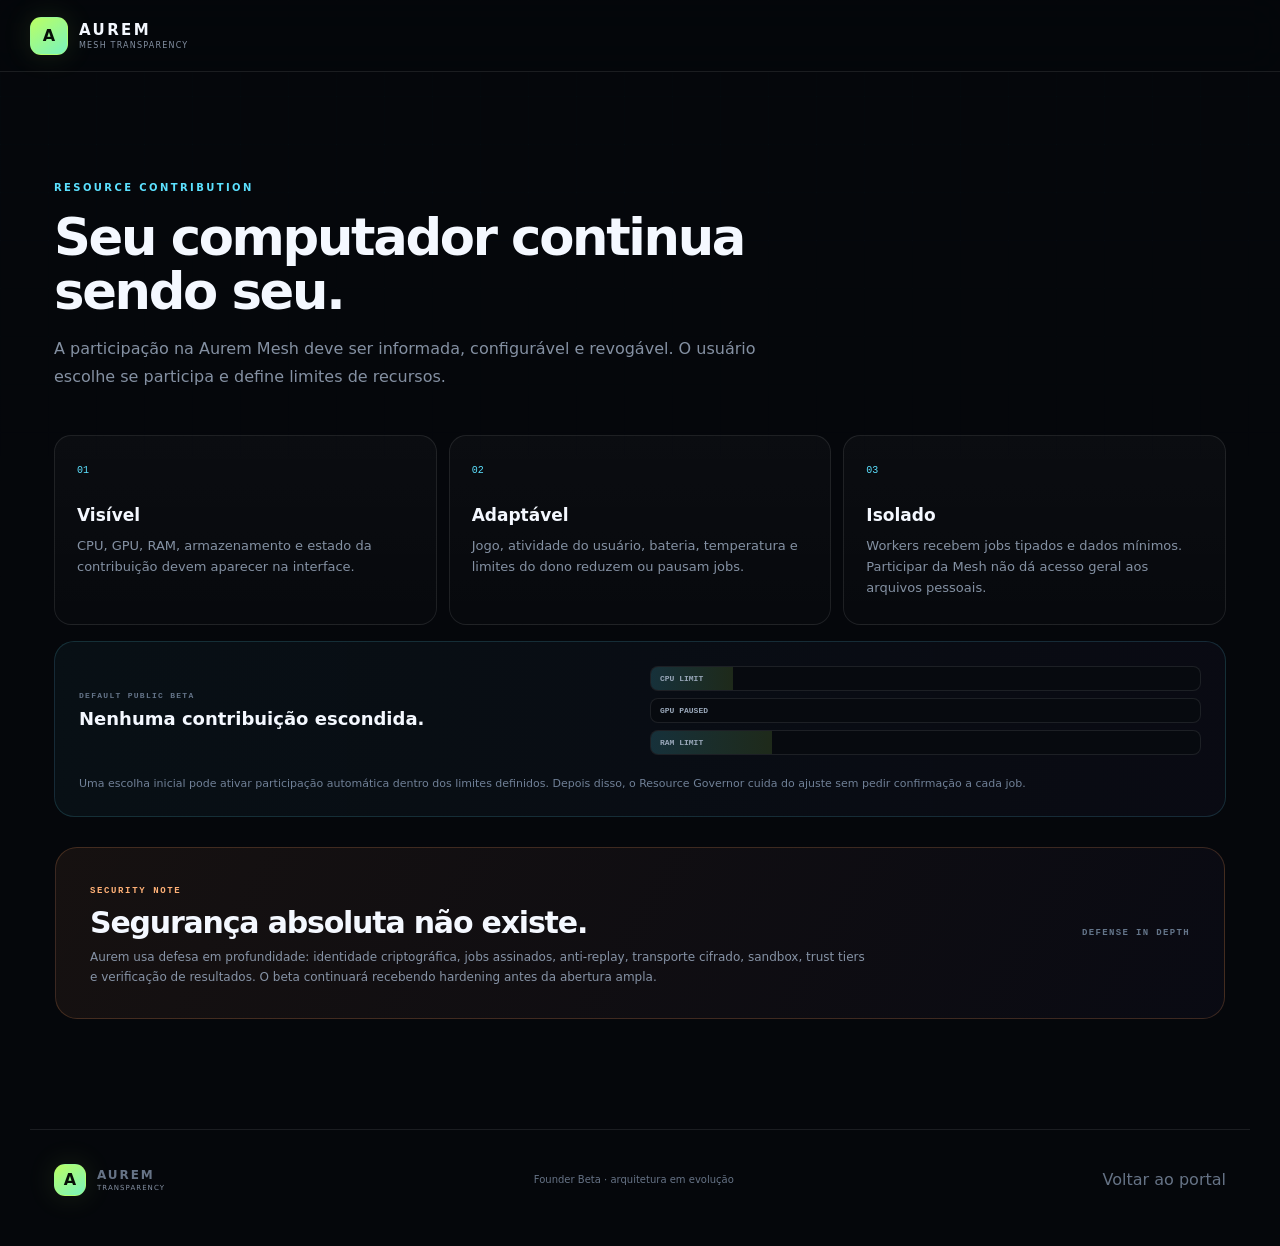
==== transparency.html @ a9e3e6b0 "Publish Aurem Founder 0.29.1 site" ====
<!doctype html>
<html lang="pt-BR"><head>
<meta charset="utf-8"><meta name="viewport" content="width=device-width,initial-scale=1">
<meta name="theme-color" content="#05070b"><title>Aurem // Transparência da Mesh</title>
<link rel="stylesheet" href="styles.css"></head><body>
<div class="grid-bg"></div><header class="nav-shell"><a class="brand" href="./"><span class="brand-core">A</span><span><strong>AUREM</strong><small>MESH TRANSPARENCY</small></span></a></header>
<main><section class="section"><div class="section-title"><p class="kicker">RESOURCE CONTRIBUTION</p><h2>Seu computador continua sendo seu.</h2><p>A participação na Aurem Mesh deve ser informada, configurável e revogável. O usuário escolhe se participa e define limites de recursos.</p></div>
<div class="feature-grid three"><article><span>01</span><h3>Visível</h3><p>CPU, GPU, RAM, armazenamento e estado da contribuição devem aparecer na interface.</p></article><article><span>02</span><h3>Adaptável</h3><p>Jogo, atividade do usuário, bateria, temperatura e limites do dono reduzem ou pausam jobs.</p></article><article><span>03</span><h3>Isolado</h3><p>Workers recebem jobs tipados e dados mínimos. Participar da Mesh não dá acesso geral aos arquivos pessoais.</p></article></div><div class="contribution-banner"><div><small>DEFAULT PUBLIC BETA</small><b>Nenhuma contribuição escondida.</b></div><div class="meter-demo"><span style="--w:15%">CPU LIMIT</span><span style="--w:0%">GPU PAUSED</span><span style="--w:22%">RAM LIMIT</span></div><p>Uma escolha inicial pode ativar participação automática dentro dos limites definidos. Depois disso, o Resource Governor cuida do ajuste sem pedir confirmação a cada job.</p></div>
<div class="beta-warning"><div><span>SECURITY NOTE</span><h2>Segurança absoluta não existe.</h2><p>Aurem usa defesa em profundidade: identidade criptográfica, jobs assinados, anti-replay, transporte cifrado, sandbox, trust tiers e verificação de resultados. O beta continuará recebendo hardening antes da abertura ampla.</p></div><b>DEFENSE IN DEPTH</b></div>
</section></main><footer><div class="brand footer-brand"><span class="brand-core">A</span><span><strong>AUREM</strong><small>TRANSPARENCY</small></span></div><p>Founder Beta · arquitetura em evolução</p><a href="./">Voltar ao portal</a></footer></body></html>
---- styles.css ----
:root {
  color-scheme: dark;
  --bg:#05070b; --panel:#0a0f16; --panel2:#0d141e;
  --text:#f4f8ff; --muted:#8490a2; --line:rgba(255,255,255,.09);
  --lime:#baff63; --cyan:#5ce1ff; --violet:#9a7cff;
  --glow:0 0 70px rgba(92,225,255,.09);
}
*{box-sizing:border-box} html{scroll-behavior:smooth}
body{margin:0;background:var(--bg);color:var(--text);font-family:Inter,ui-sans-serif,system-ui,-apple-system,Segoe UI,sans-serif;overflow-x:hidden}
a{color:inherit;text-decoration:none} button{font:inherit}
.grid-bg{position:fixed;inset:0;pointer-events:none;opacity:.32;background-image:linear-gradient(rgba(92,225,255,.04) 1px,transparent 1px),linear-gradient(90deg,rgba(92,225,255,.04) 1px,transparent 1px);background-size:48px 48px;mask-image:linear-gradient(to bottom,#000,transparent 78%)}
.nav-shell{position:sticky;top:0;z-index:20;height:72px;display:flex;align-items:center;gap:28px;padding:0 max(24px,calc((100vw - 1220px)/2));border-bottom:1px solid var(--line);background:rgba(5,7,11,.78);backdrop-filter:blur(20px)}
.brand{display:flex;align-items:center;gap:11px;min-width:max-content}.brand-core{width:38px;height:38px;border:1px solid rgba(186,255,99,.35);border-radius:11px;display:grid;place-items:center;font-weight:900;color:#071007;background:linear-gradient(145deg,var(--lime),#78f3bf);box-shadow:0 0 30px rgba(186,255,99,.12)}
.brand strong,.brand small{display:block}.brand strong{font-size:15px;letter-spacing:.16em}.brand small{font-size:8px;color:var(--muted);letter-spacing:.15em;margin-top:2px}
.nav-shell nav{display:flex;gap:24px;margin-left:auto}.nav-shell nav a{font-size:12px;color:#b3bdcb}.nav-shell nav a:hover{color:var(--text)}
.network-pill{font-size:9px;letter-spacing:.14em;border:1px solid var(--line);border-radius:999px;padding:8px 10px;color:#aab5c5;display:flex;gap:7px;align-items:center}.network-pill i{width:6px;height:6px;border-radius:50%;background:var(--lime);box-shadow:0 0 12px var(--lime)}
main{position:relative;z-index:1}.hero{min-height:calc(100vh - 72px);max-width:1220px;margin:0 auto;padding:100px 24px 70px;display:grid;grid-template-columns:minmax(0,1.15fr) minmax(360px,.85fr);gap:72px;align-items:center}
.kicker{margin:0 0 18px;color:var(--cyan);font-size:10px;font-weight:900;letter-spacing:.24em}.hero h1{font-size:clamp(42px,5.5vw,78px);line-height:.98;letter-spacing:-.06em;margin:0;max-width:820px}.hero h1 em{font-style:normal;color:transparent;background:linear-gradient(90deg,var(--lime),var(--cyan),var(--violet));background-clip:text}
.lead{max-width:720px;color:#9aa6b8;line-height:1.75;font-size:16px;margin:26px 0}.hero-actions{display:flex;gap:12px;flex-wrap:wrap}.cta{padding:13px 18px;border-radius:12px;font-size:12px;font-weight:850;letter-spacing:.03em}.cta.primary{color:#071007;background:var(--lime)}.cta.secondary{border:1px solid var(--line);background:rgba(255,255,255,.025)}
.trust-row{display:flex;gap:16px;flex-wrap:wrap;margin-top:28px;color:#727f92;font-size:10px}.trust-row span:before{content:'//';color:#4e5d72;margin-right:6px}
.command-card{position:relative;overflow:hidden;border:1px solid rgba(92,225,255,.16);border-radius:24px;background:linear-gradient(145deg,rgba(14,22,32,.94),rgba(7,10,16,.96));padding:20px;box-shadow:var(--glow)}
.command-card:before{content:'';position:absolute;inset:-40% 40% 40% -20%;background:radial-gradient(circle,rgba(92,225,255,.16),transparent 65%);pointer-events:none}.panel-head{position:relative;display:flex;justify-content:space-between;gap:12px;font-size:9px;letter-spacing:.14em;color:#78879a}.panel-head b{color:var(--lime)}
.nexus-orb{width:120px;height:120px;margin:48px auto 40px;border-radius:36px;display:grid;place-items:center;position:relative;background:radial-gradient(circle at 35% 30%,#d9ff9f,var(--lime) 22%,#1f866c 64%,#071016 72%);box-shadow:0 0 80px rgba(186,255,99,.13)}.nexus-orb:after{content:'';position:absolute;inset:-20px;border:1px solid rgba(92,225,255,.14);border-radius:50%;transform:rotate(28deg)}.nexus-orb span{font-size:36px;font-weight:950;color:#07100a}
.telemetry{display:grid;grid-template-columns:1fr 1fr;gap:8px}.telemetry div{border:1px solid var(--line);background:rgba(255,255,255,.02);border-radius:11px;padding:12px}.telemetry small,.telemetry strong{display:block}.telemetry small{font-size:8px;color:#657287;letter-spacing:.12em}.telemetry strong{font-size:11px;margin-top:5px;color:#d9e4f2}.signal-line{height:2px;margin:22px 0 18px;background:#121b27;overflow:hidden}.signal-line span{display:block;width:44%;height:100%;background:linear-gradient(90deg,transparent,var(--cyan),var(--lime));animation:signal 2.4s linear infinite}@keyframes signal{from{transform:translateX(-110%)}to{transform:translateX(330%)}}.command-card>p{font-size:11px;line-height:1.6;color:#718096;margin:0}
.section{max-width:1220px;margin:0 auto;padding:110px 24px}.section-title{max-width:720px;margin-bottom:44px}.section-title.compact{margin-bottom:34px}.section-title h2{font-size:clamp(30px,4vw,52px);line-height:1.05;letter-spacing:-.045em;margin:0 0 16px}.section-title>p:last-child{color:var(--muted);line-height:1.75;margin:0}.feature-grid{display:grid;gap:12px}.feature-grid.three{grid-template-columns:repeat(3,1fr)}.feature-grid.four{grid-template-columns:repeat(4,1fr)}
.feature-grid article{min-height:190px;border:1px solid var(--line);border-radius:17px;padding:22px;background:linear-gradient(180deg,rgba(255,255,255,.028),rgba(255,255,255,.01));transition:.2s}.feature-grid article:hover{transform:translateY(-3px);border-color:rgba(92,225,255,.25);box-shadow:var(--glow)}.feature-grid article>span{font-family:ui-monospace,monospace;font-size:10px;color:var(--cyan)}.feature-grid h3{font-size:17px;margin:28px 0 10px}.feature-grid p{margin:0;color:#8491a3;line-height:1.65;font-size:13px}
.mesh-section{border-top:1px solid rgba(255,255,255,.04);border-bottom:1px solid rgba(255,255,255,.04)}.mesh-flow{display:grid;grid-template-columns:1fr auto 1fr auto 1fr;gap:14px;align-items:center}.node-card{border:1px solid var(--line);border-radius:16px;padding:25px;background:#080c12}.node-card.core{border-color:rgba(186,255,99,.25);box-shadow:0 0 60px rgba(186,255,99,.05)}.node-card b,.node-card small{display:block}.node-card b{font-size:13px;letter-spacing:.1em}.node-card small{margin-top:8px;color:#748196;font-size:10px}.flow-arrow{color:#4a586c}.mesh-note{max-width:760px;color:#758297;line-height:1.7;font-size:12px;margin:26px 0 0}
.download-section{padding-bottom:130px}.download-grid{display:grid;grid-template-columns:1fr 1fr;gap:14px}.download-card{border:1px solid var(--line);border-radius:20px;padding:24px;background:linear-gradient(160deg,#0b1119,#070a0f);min-height:260px;display:flex;flex-direction:column}.download-card>div{display:flex;align-items:center;gap:10px}.platform-icon{width:36px;height:36px;border-radius:10px;display:grid;place-items:center;background:rgba(92,225,255,.09);border:1px solid rgba(92,225,255,.18);color:var(--cyan);font-size:11px;font-weight:900}.download-card small{font-size:9px;letter-spacing:.14em;color:#67758a}.download-card h3{font-size:22px;margin:28px 0 9px}.download-card p{color:#8794a7;line-height:1.6;font-size:13px;max-width:460px;margin:0 0 24px}.download-card button{margin-top:auto;border:1px solid var(--line);border-radius:11px;padding:12px;background:#0d131c;color:#667489;font-weight:800;cursor:not-allowed}.download-card button.ready{background:var(--lime);color:#071007;border-color:transparent;cursor:pointer}.download-card code{margin-top:10px;color:#566276;font-size:9px}.release-status{margin-top:14px;border:1px dashed rgba(255,255,255,.1);border-radius:12px;padding:12px 14px;color:#6f7d90;font:10px ui-monospace,monospace}
footer{position:relative;z-index:1;border-top:1px solid var(--line);max-width:1220px;margin:0 auto;padding:34px 24px 50px;display:grid;grid-template-columns:auto 1fr auto;align-items:center;gap:28px;color:#667386}.footer-brand{pointer-events:none}.footer-brand .brand-core{width:32px;height:32px}.footer-brand strong{font-size:12px}.footer-brand small{font-size:7px}footer p{font-size:10px;text-align:center}#buildLabel{font:9px ui-monospace,monospace;letter-spacing:.12em}
@media(max-width:900px){.nav-shell nav{display:none}.hero{grid-template-columns:1fr;padding-top:70px}.command-card{max-width:620px}.feature-grid.three,.feature-grid.four{grid-template-columns:1fr 1fr}.mesh-flow{grid-template-columns:1fr}.flow-arrow{transform:rotate(90deg);text-align:center}.download-grid{grid-template-columns:1fr}}
@media(max-width:620px){.nav-shell{height:64px;padding:0 16px}.network-pill{margin-left:auto;font-size:0}.network-pill i{width:8px;height:8px}.hero{padding:58px 16px}.hero h1{font-size:43px}.lead{font-size:14px}.section{padding:78px 16px}.feature-grid.three,.feature-grid.four{grid-template-columns:1fr}.telemetry{grid-template-columns:1fr 1fr}.download-card{min-height:240px}footer{grid-template-columns:1fr;text-align:left}footer p{text-align:left;margin:0}.trust-row{gap:9px 13px}}

.creator-section{position:relative}.creator-grid{display:grid;grid-template-columns:repeat(4,1fr);gap:12px}.creator-card{position:relative;overflow:hidden;min-height:250px;border:1px solid var(--line);border-radius:19px;padding:22px;background:linear-gradient(160deg,#0a0f17,#080b11)}.creator-card:after{content:'';position:absolute;width:150px;height:150px;border-radius:50%;right:-55px;top:-55px;filter:blur(6px);opacity:.14}.creator-card.cyan:after{background:var(--cyan)}.creator-card.violet:after{background:var(--violet)}.creator-card.lime:after{background:var(--lime)}.creator-card.orange:after{background:#ff9d5c}.creator-card>span{font:900 9px ui-monospace,monospace;letter-spacing:.18em;color:#7f8ea2}.creator-card h3{font-size:20px;margin:72px 0 10px}.creator-card p{font-size:12px;line-height:1.65;color:#7f8da0}.creator-card b{position:absolute;left:22px;bottom:20px;font:800 9px ui-monospace,monospace;color:#526076;letter-spacing:.14em}.creator-card:hover{transform:translateY(-4px);border-color:rgba(92,225,255,.24)}
.companion-section{padding-top:70px}.companion-stage{display:grid;grid-template-columns:280px 1fr;gap:48px;align-items:center;border:1px solid rgba(154,124,255,.18);border-radius:24px;padding:34px;background:radial-gradient(circle at 18% 25%,rgba(154,124,255,.13),transparent 30%),linear-gradient(145deg,#0c1119,#070a0f)}.companion-avatar{height:280px;border-radius:30px;position:relative;display:grid;place-items:center;overflow:hidden;background:linear-gradient(145deg,#171123,#0b1017);border:1px solid rgba(154,124,255,.24)}.companion-avatar:before,.companion-avatar:after{content:'';position:absolute;border:1px solid rgba(92,225,255,.18);border-radius:50%}.companion-avatar:before{width:210px;height:210px}.companion-avatar:after{width:150px;height:250px;transform:rotate(42deg)}.companion-avatar i{position:absolute;width:104px;height:150px;border-radius:55px 55px 32px 32px;background:linear-gradient(180deg,rgba(92,225,255,.18),rgba(154,124,255,.18));box-shadow:0 0 80px rgba(154,124,255,.15)}.companion-avatar strong{position:relative;font-size:62px;z-index:2}.companion-avatar span{position:absolute;bottom:18px;font:800 9px ui-monospace,monospace;letter-spacing:.18em;color:#7a899c}.companion-copy h3{font-size:32px;letter-spacing:-.04em;margin:0 0 14px}.companion-copy p{max-width:650px;line-height:1.75;color:#8794a7}.tag-row{display:flex;gap:8px;flex-wrap:wrap;margin-top:20px}.tag-row span{border:1px solid var(--line);border-radius:999px;padding:7px 10px;font:800 9px ui-monospace,monospace;color:#8897aa}

.community-section{border-top:1px solid rgba(255,255,255,.04)}.plan-grid{display:grid;grid-template-columns:repeat(3,1fr);gap:12px}.plan{min-height:280px;border:1px solid var(--line);border-radius:20px;padding:24px;background:#080c12;display:flex;flex-direction:column}.plan.featured{border-color:rgba(186,255,99,.26);background:linear-gradient(155deg,rgba(186,255,99,.055),#080c12 52%)}.plan>span{font:900 9px ui-monospace,monospace;letter-spacing:.18em;color:var(--cyan)}.plan h3{font-size:22px;margin:38px 0 12px}.plan p{font-size:12px;line-height:1.7;color:#8491a3}.plan strong{margin-top:auto;font:900 9px ui-monospace,monospace;letter-spacing:.16em;color:#66758a}.contribution-banner{margin-top:16px;border:1px solid rgba(92,225,255,.15);border-radius:20px;padding:24px;display:grid;grid-template-columns:1fr 1fr;gap:20px;align-items:center;background:linear-gradient(90deg,rgba(92,225,255,.045),rgba(154,124,255,.035))}.contribution-banner small,.contribution-banner b{display:block}.contribution-banner small{font:800 8px ui-monospace,monospace;letter-spacing:.16em;color:#647489}.contribution-banner b{margin-top:8px;font-size:18px}.contribution-banner>p{grid-column:1/-1;margin:0;color:#708097;font-size:11px;line-height:1.6}.meter-demo{display:grid;gap:7px}.meter-demo span{position:relative;overflow:hidden;border:1px solid var(--line);border-radius:8px;padding:7px 9px;font:800 8px ui-monospace,monospace;color:#9aa8ba;background:#070a0f}.meter-demo span:before{content:'';position:absolute;inset:0 auto 0 0;width:var(--w);background:linear-gradient(90deg,rgba(92,225,255,.18),rgba(186,255,99,.13));z-index:0}.meter-demo span{isolation:isolate}.meter-demo span:before{z-index:-1}
.beta-warning{position:relative;z-index:1;max-width:1170px;margin:30px auto 0;border:1px solid rgba(255,157,92,.2);border-radius:22px;padding:30px 34px;display:grid;grid-template-columns:1fr auto;gap:28px;align-items:center;background:linear-gradient(120deg,rgba(255,157,92,.07),rgba(154,124,255,.035))}.beta-warning span{font:900 9px ui-monospace,monospace;letter-spacing:.18em;color:#ffb177}.beta-warning h2{font-size:30px;letter-spacing:-.04em;margin:8px 0}.beta-warning p{max-width:780px;color:#8693a6;line-height:1.65;font-size:12px;margin:0}.beta-warning>b{font:900 9px ui-monospace,monospace;letter-spacing:.15em;color:#64758a}
@media(max-width:1000px){.creator-grid{grid-template-columns:1fr 1fr}.plan-grid{grid-template-columns:1fr}.companion-stage{grid-template-columns:240px 1fr}.contribution-banner{grid-template-columns:1fr}}
@media(max-width:620px){.creator-grid{grid-template-columns:1fr}.companion-stage{grid-template-columns:1fr;padding:20px}.companion-avatar{height:230px}.beta-warning{margin:20px 16px 0;padding:24px;grid-template-columns:1fr}.beta-warning h2{font-size:25px}.contribution-banner>p{grid-column:auto}}
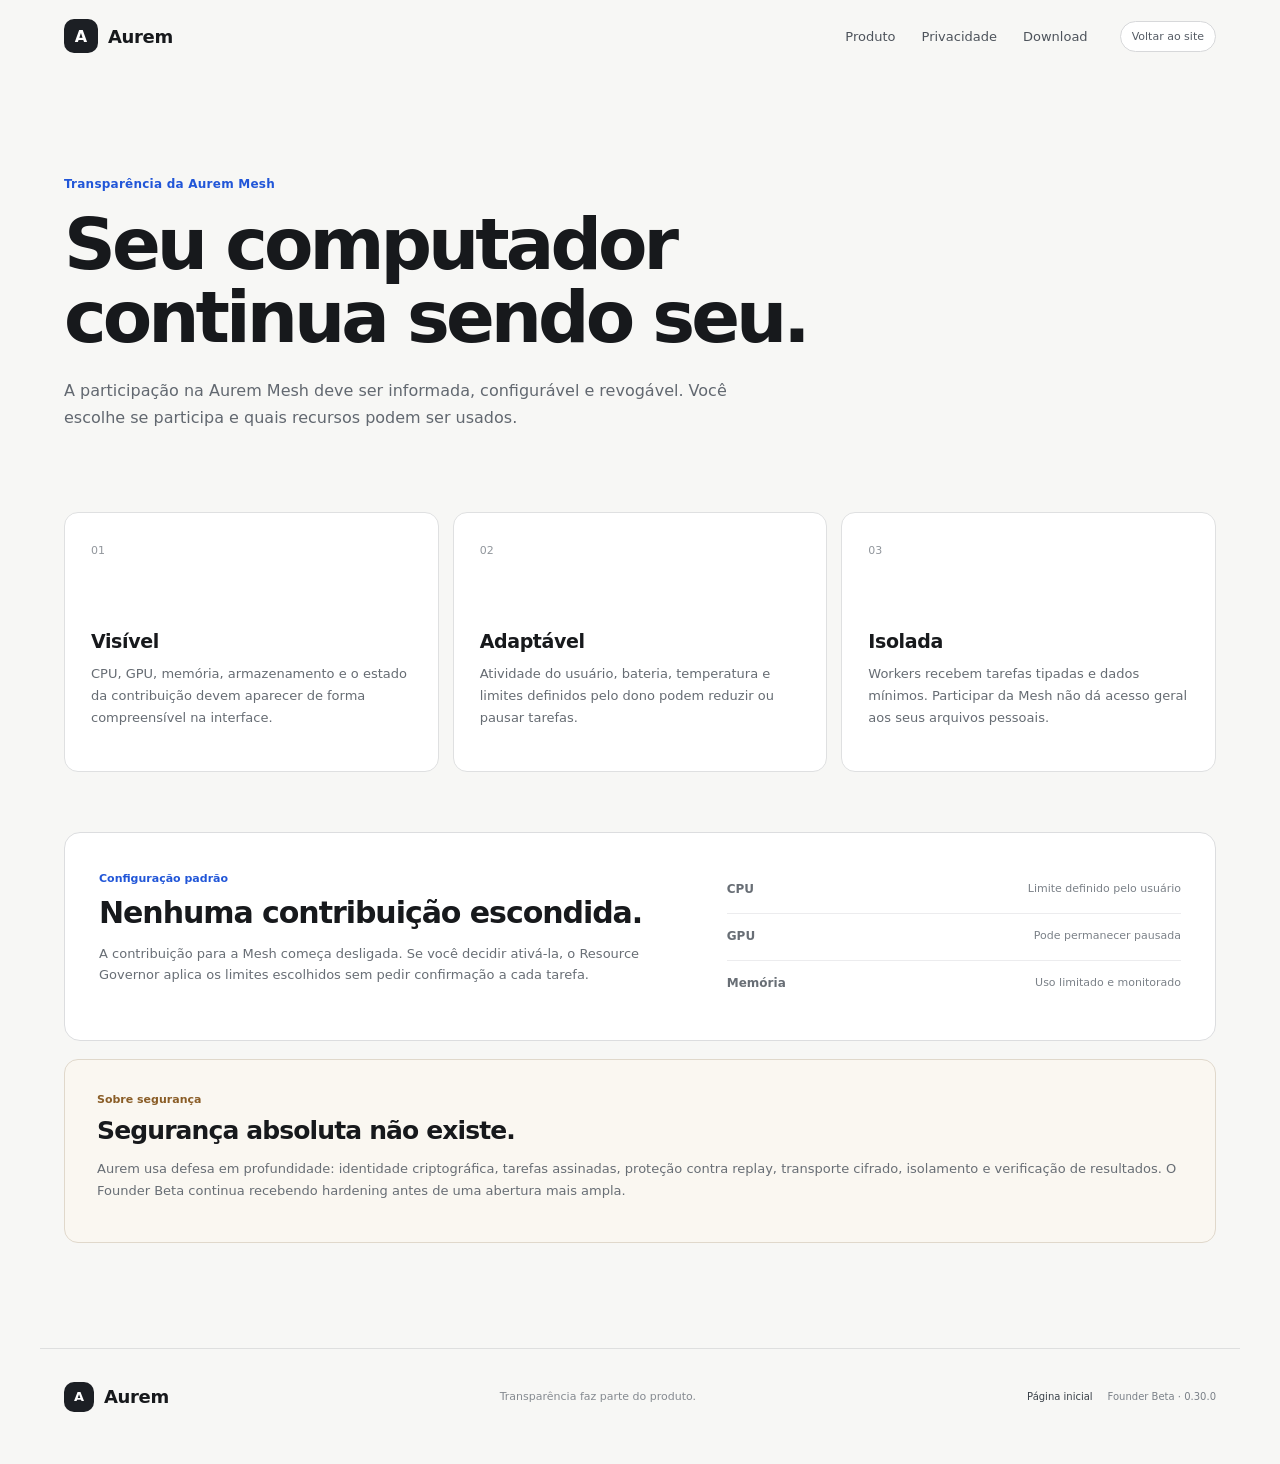
==== commit cb1bb7c4: "design: humanize Aurem public experience" ====
--- a/transparency.html
+++ b/transparency.html
@@ -1,10 +1,46 @@
 <!doctype html>
-<html lang="pt-BR"><head>
-<meta charset="utf-8"><meta name="viewport" content="width=device-width,initial-scale=1">
-<meta name="theme-color" content="#05070b"><title>Aurem // Transparência da Mesh</title>
-<link rel="stylesheet" href="styles.css"></head><body>
-<div class="grid-bg"></div><header class="nav-shell"><a class="brand" href="./"><span class="brand-core">A</span><span><strong>AUREM</strong><small>MESH TRANSPARENCY</small></span></a></header>
-<main><section class="section"><div class="section-title"><p class="kicker">RESOURCE CONTRIBUTION</p><h2>Seu computador continua sendo seu.</h2><p>A participação na Aurem Mesh deve ser informada, configurável e revogável. O usuário escolhe se participa e define limites de recursos.</p></div>
-<div class="feature-grid three"><article><span>01</span><h3>Visível</h3><p>CPU, GPU, RAM, armazenamento e estado da contribuição devem aparecer na interface.</p></article><article><span>02</span><h3>Adaptável</h3><p>Jogo, atividade do usuário, bateria, temperatura e limites do dono reduzem ou pausam jobs.</p></article><article><span>03</span><h3>Isolado</h3><p>Workers recebem jobs tipados e dados mínimos. Participar da Mesh não dá acesso geral aos arquivos pessoais.</p></article></div><div class="contribution-banner"><div><small>DEFAULT PUBLIC BETA</small><b>Nenhuma contribuição escondida.</b></div><div class="meter-demo"><span style="--w:15%">CPU LIMIT</span><span style="--w:0%">GPU PAUSED</span><span style="--w:22%">RAM LIMIT</span></div><p>Uma escolha inicial pode ativar participação automática dentro dos limites definidos. Depois disso, o Resource Governor cuida do ajuste sem pedir confirmação a cada job.</p></div>
-<div class="beta-warning"><div><span>SECURITY NOTE</span><h2>Segurança absoluta não existe.</h2><p>Aurem usa defesa em profundidade: identidade criptográfica, jobs assinados, anti-replay, transporte cifrado, sandbox, trust tiers e verificação de resultados. O beta continuará recebendo hardening antes da abertura ampla.</p></div><b>DEFENSE IN DEPTH</b></div>
-</section></main><footer><div class="brand footer-brand"><span class="brand-core">A</span><span><strong>AUREM</strong><small>TRANSPARENCY</small></span></div><p>Founder Beta · arquitetura em evolução</p><a href="./">Voltar ao portal</a></footer></body></html>+<html lang="pt-BR">
+<head>
+  <meta charset="utf-8" />
+  <meta name="viewport" content="width=device-width,initial-scale=1" />
+  <meta name="theme-color" content="#f7f7f5" />
+  <meta name="description" content="Como a Aurem trata participação na Mesh, recursos do computador e segurança." />
+  <title>Aurem — Transparência da Mesh</title>
+  <link rel="stylesheet" href="styles.css" />
+</head>
+<body>
+  <header class="site-header">
+    <a class="brand" href="./"><span class="brand-mark">A</span><span class="brand-name">Aurem</span></a>
+    <nav aria-label="Navegação">
+      <a href="./#produto">Produto</a>
+      <a href="./#privacidade">Privacidade</a>
+      <a href="./#download">Download</a>
+    </nav>
+    <a class="release-badge" href="./">Voltar ao site</a>
+  </header>
+  <main>
+    <section class="section transparency-hero">
+      <p class="eyebrow">Transparência da Aurem Mesh</p>
+      <h1>Seu computador continua sendo seu.</h1>
+      <p>A participação na Aurem Mesh deve ser informada, configurável e revogável. Você escolhe se participa e quais recursos podem ser usados.</p>
+    </section>
+    <section class="section transparency-content">
+      <div class="feature-grid">
+        <article><span class="feature-number">01</span><h3>Visível</h3><p>CPU, GPU, memória, armazenamento e o estado da contribuição devem aparecer de forma compreensível na interface.</p></article>
+        <article><span class="feature-number">02</span><h3>Adaptável</h3><p>Atividade do usuário, bateria, temperatura e limites definidos pelo dono podem reduzir ou pausar tarefas.</p></article>
+        <article><span class="feature-number">03</span><h3>Isolada</h3><p>Workers recebem tarefas tipadas e dados mínimos. Participar da Mesh não dá acesso geral aos seus arquivos pessoais.</p></article>
+      </div>
+      <div class="transparency-panel">
+        <div><span>Configuração padrão</span><h2>Nenhuma contribuição escondida.</h2><p>A contribuição para a Mesh começa desligada. Se você decidir ativá-la, o Resource Governor aplica os limites escolhidos sem pedir confirmação a cada tarefa.</p></div>
+        <div class="resource-list"><p><b>CPU</b><span>Limite definido pelo usuário</span></p><p><b>GPU</b><span>Pode permanecer pausada</span></p><p><b>Memória</b><span>Uso limitado e monitorado</span></p></div>
+      </div>
+      <div class="security-note"><span>Sobre segurança</span><h2>Segurança absoluta não existe.</h2><p>Aurem usa defesa em profundidade: identidade criptográfica, tarefas assinadas, proteção contra replay, transporte cifrado, isolamento e verificação de resultados. O Founder Beta continua recebendo hardening antes de uma abertura mais ampla.</p></div>
+    </section>
+  </main>
+  <footer class="site-footer">
+    <div class="brand footer-brand"><span class="brand-mark">A</span><span class="brand-name">Aurem</span></div>
+    <p>Transparência faz parte do produto.</p>
+    <div><a href="./">Página inicial</a><span>Founder Beta · 0.30.0</span></div>
+  </footer>
+</body>
+</html>
--- a/styles.css
+++ b/styles.css
@@ -1,39 +1,122 @@
-:root {
-  color-scheme: dark;
-  --bg:#05070b; --panel:#0a0f16; --panel2:#0d141e;
-  --text:#f4f8ff; --muted:#8490a2; --line:rgba(255,255,255,.09);
-  --lime:#baff63; --cyan:#5ce1ff; --violet:#9a7cff;
-  --glow:0 0 70px rgba(92,225,255,.09);
+:root{
+  color-scheme:light;
+  --bg:#f7f7f5; --surface:#ffffff; --surface-soft:#f1f2f4;
+  --text:#17191c; --muted:#626870; --subtle:#8b9097; --line:#dedfdf;
+  --blue:#2156d8; --blue-dark:#1744b2; --navy:#172033; --green:#2f7d4a;
+  --shadow:0 18px 60px rgba(28,33,40,.08);
 }
-*{box-sizing:border-box} html{scroll-behavior:smooth}
-body{margin:0;background:var(--bg);color:var(--text);font-family:Inter,ui-sans-serif,system-ui,-apple-system,Segoe UI,sans-serif;overflow-x:hidden}
-a{color:inherit;text-decoration:none} button{font:inherit}
-.grid-bg{position:fixed;inset:0;pointer-events:none;opacity:.32;background-image:linear-gradient(rgba(92,225,255,.04) 1px,transparent 1px),linear-gradient(90deg,rgba(92,225,255,.04) 1px,transparent 1px);background-size:48px 48px;mask-image:linear-gradient(to bottom,#000,transparent 78%)}
-.nav-shell{position:sticky;top:0;z-index:20;height:72px;display:flex;align-items:center;gap:28px;padding:0 max(24px,calc((100vw - 1220px)/2));border-bottom:1px solid var(--line);background:rgba(5,7,11,.78);backdrop-filter:blur(20px)}
-.brand{display:flex;align-items:center;gap:11px;min-width:max-content}.brand-core{width:38px;height:38px;border:1px solid rgba(186,255,99,.35);border-radius:11px;display:grid;place-items:center;font-weight:900;color:#071007;background:linear-gradient(145deg,var(--lime),#78f3bf);box-shadow:0 0 30px rgba(186,255,99,.12)}
-.brand strong,.brand small{display:block}.brand strong{font-size:15px;letter-spacing:.16em}.brand small{font-size:8px;color:var(--muted);letter-spacing:.15em;margin-top:2px}
-.nav-shell nav{display:flex;gap:24px;margin-left:auto}.nav-shell nav a{font-size:12px;color:#b3bdcb}.nav-shell nav a:hover{color:var(--text)}
-.network-pill{font-size:9px;letter-spacing:.14em;border:1px solid var(--line);border-radius:999px;padding:8px 10px;color:#aab5c5;display:flex;gap:7px;align-items:center}.network-pill i{width:6px;height:6px;border-radius:50%;background:var(--lime);box-shadow:0 0 12px var(--lime)}
-main{position:relative;z-index:1}.hero{min-height:calc(100vh - 72px);max-width:1220px;margin:0 auto;padding:100px 24px 70px;display:grid;grid-template-columns:minmax(0,1.15fr) minmax(360px,.85fr);gap:72px;align-items:center}
-.kicker{margin:0 0 18px;color:var(--cyan);font-size:10px;font-weight:900;letter-spacing:.24em}.hero h1{font-size:clamp(42px,5.5vw,78px);line-height:.98;letter-spacing:-.06em;margin:0;max-width:820px}.hero h1 em{font-style:normal;color:transparent;background:linear-gradient(90deg,var(--lime),var(--cyan),var(--violet));background-clip:text}
-.lead{max-width:720px;color:#9aa6b8;line-height:1.75;font-size:16px;margin:26px 0}.hero-actions{display:flex;gap:12px;flex-wrap:wrap}.cta{padding:13px 18px;border-radius:12px;font-size:12px;font-weight:850;letter-spacing:.03em}.cta.primary{color:#071007;background:var(--lime)}.cta.secondary{border:1px solid var(--line);background:rgba(255,255,255,.025)}
-.trust-row{display:flex;gap:16px;flex-wrap:wrap;margin-top:28px;color:#727f92;font-size:10px}.trust-row span:before{content:'//';color:#4e5d72;margin-right:6px}
-.command-card{position:relative;overflow:hidden;border:1px solid rgba(92,225,255,.16);border-radius:24px;background:linear-gradient(145deg,rgba(14,22,32,.94),rgba(7,10,16,.96));padding:20px;box-shadow:var(--glow)}
-.command-card:before{content:'';position:absolute;inset:-40% 40% 40% -20%;background:radial-gradient(circle,rgba(92,225,255,.16),transparent 65%);pointer-events:none}.panel-head{position:relative;display:flex;justify-content:space-between;gap:12px;font-size:9px;letter-spacing:.14em;color:#78879a}.panel-head b{color:var(--lime)}
-.nexus-orb{width:120px;height:120px;margin:48px auto 40px;border-radius:36px;display:grid;place-items:center;position:relative;background:radial-gradient(circle at 35% 30%,#d9ff9f,var(--lime) 22%,#1f866c 64%,#071016 72%);box-shadow:0 0 80px rgba(186,255,99,.13)}.nexus-orb:after{content:'';position:absolute;inset:-20px;border:1px solid rgba(92,225,255,.14);border-radius:50%;transform:rotate(28deg)}.nexus-orb span{font-size:36px;font-weight:950;color:#07100a}
-.telemetry{display:grid;grid-template-columns:1fr 1fr;gap:8px}.telemetry div{border:1px solid var(--line);background:rgba(255,255,255,.02);border-radius:11px;padding:12px}.telemetry small,.telemetry strong{display:block}.telemetry small{font-size:8px;color:#657287;letter-spacing:.12em}.telemetry strong{font-size:11px;margin-top:5px;color:#d9e4f2}.signal-line{height:2px;margin:22px 0 18px;background:#121b27;overflow:hidden}.signal-line span{display:block;width:44%;height:100%;background:linear-gradient(90deg,transparent,var(--cyan),var(--lime));animation:signal 2.4s linear infinite}@keyframes signal{from{transform:translateX(-110%)}to{transform:translateX(330%)}}.command-card>p{font-size:11px;line-height:1.6;color:#718096;margin:0}
-.section{max-width:1220px;margin:0 auto;padding:110px 24px}.section-title{max-width:720px;margin-bottom:44px}.section-title.compact{margin-bottom:34px}.section-title h2{font-size:clamp(30px,4vw,52px);line-height:1.05;letter-spacing:-.045em;margin:0 0 16px}.section-title>p:last-child{color:var(--muted);line-height:1.75;margin:0}.feature-grid{display:grid;gap:12px}.feature-grid.three{grid-template-columns:repeat(3,1fr)}.feature-grid.four{grid-template-columns:repeat(4,1fr)}
-.feature-grid article{min-height:190px;border:1px solid var(--line);border-radius:17px;padding:22px;background:linear-gradient(180deg,rgba(255,255,255,.028),rgba(255,255,255,.01));transition:.2s}.feature-grid article:hover{transform:translateY(-3px);border-color:rgba(92,225,255,.25);box-shadow:var(--glow)}.feature-grid article>span{font-family:ui-monospace,monospace;font-size:10px;color:var(--cyan)}.feature-grid h3{font-size:17px;margin:28px 0 10px}.feature-grid p{margin:0;color:#8491a3;line-height:1.65;font-size:13px}
-.mesh-section{border-top:1px solid rgba(255,255,255,.04);border-bottom:1px solid rgba(255,255,255,.04)}.mesh-flow{display:grid;grid-template-columns:1fr auto 1fr auto 1fr;gap:14px;align-items:center}.node-card{border:1px solid var(--line);border-radius:16px;padding:25px;background:#080c12}.node-card.core{border-color:rgba(186,255,99,.25);box-shadow:0 0 60px rgba(186,255,99,.05)}.node-card b,.node-card small{display:block}.node-card b{font-size:13px;letter-spacing:.1em}.node-card small{margin-top:8px;color:#748196;font-size:10px}.flow-arrow{color:#4a586c}.mesh-note{max-width:760px;color:#758297;line-height:1.7;font-size:12px;margin:26px 0 0}
-.download-section{padding-bottom:130px}.download-grid{display:grid;grid-template-columns:1fr 1fr;gap:14px}.download-card{border:1px solid var(--line);border-radius:20px;padding:24px;background:linear-gradient(160deg,#0b1119,#070a0f);min-height:260px;display:flex;flex-direction:column}.download-card>div{display:flex;align-items:center;gap:10px}.platform-icon{width:36px;height:36px;border-radius:10px;display:grid;place-items:center;background:rgba(92,225,255,.09);border:1px solid rgba(92,225,255,.18);color:var(--cyan);font-size:11px;font-weight:900}.download-card small{font-size:9px;letter-spacing:.14em;color:#67758a}.download-card h3{font-size:22px;margin:28px 0 9px}.download-card p{color:#8794a7;line-height:1.6;font-size:13px;max-width:460px;margin:0 0 24px}.download-card button{margin-top:auto;border:1px solid var(--line);border-radius:11px;padding:12px;background:#0d131c;color:#667489;font-weight:800;cursor:not-allowed}.download-card button.ready{background:var(--lime);color:#071007;border-color:transparent;cursor:pointer}.download-card code{margin-top:10px;color:#566276;font-size:9px}.release-status{margin-top:14px;border:1px dashed rgba(255,255,255,.1);border-radius:12px;padding:12px 14px;color:#6f7d90;font:10px ui-monospace,monospace}
-footer{position:relative;z-index:1;border-top:1px solid var(--line);max-width:1220px;margin:0 auto;padding:34px 24px 50px;display:grid;grid-template-columns:auto 1fr auto;align-items:center;gap:28px;color:#667386}.footer-brand{pointer-events:none}.footer-brand .brand-core{width:32px;height:32px}.footer-brand strong{font-size:12px}.footer-brand small{font-size:7px}footer p{font-size:10px;text-align:center}#buildLabel{font:9px ui-monospace,monospace;letter-spacing:.12em}
-@media(max-width:900px){.nav-shell nav{display:none}.hero{grid-template-columns:1fr;padding-top:70px}.command-card{max-width:620px}.feature-grid.three,.feature-grid.four{grid-template-columns:1fr 1fr}.mesh-flow{grid-template-columns:1fr}.flow-arrow{transform:rotate(90deg);text-align:center}.download-grid{grid-template-columns:1fr}}
-@media(max-width:620px){.nav-shell{height:64px;padding:0 16px}.network-pill{margin-left:auto;font-size:0}.network-pill i{width:8px;height:8px}.hero{padding:58px 16px}.hero h1{font-size:43px}.lead{font-size:14px}.section{padding:78px 16px}.feature-grid.three,.feature-grid.four{grid-template-columns:1fr}.telemetry{grid-template-columns:1fr 1fr}.download-card{min-height:240px}footer{grid-template-columns:1fr;text-align:left}footer p{text-align:left;margin:0}.trust-row{gap:9px 13px}}
-
-.creator-section{position:relative}.creator-grid{display:grid;grid-template-columns:repeat(4,1fr);gap:12px}.creator-card{position:relative;overflow:hidden;min-height:250px;border:1px solid var(--line);border-radius:19px;padding:22px;background:linear-gradient(160deg,#0a0f17,#080b11)}.creator-card:after{content:'';position:absolute;width:150px;height:150px;border-radius:50%;right:-55px;top:-55px;filter:blur(6px);opacity:.14}.creator-card.cyan:after{background:var(--cyan)}.creator-card.violet:after{background:var(--violet)}.creator-card.lime:after{background:var(--lime)}.creator-card.orange:after{background:#ff9d5c}.creator-card>span{font:900 9px ui-monospace,monospace;letter-spacing:.18em;color:#7f8ea2}.creator-card h3{font-size:20px;margin:72px 0 10px}.creator-card p{font-size:12px;line-height:1.65;color:#7f8da0}.creator-card b{position:absolute;left:22px;bottom:20px;font:800 9px ui-monospace,monospace;color:#526076;letter-spacing:.14em}.creator-card:hover{transform:translateY(-4px);border-color:rgba(92,225,255,.24)}
-.companion-section{padding-top:70px}.companion-stage{display:grid;grid-template-columns:280px 1fr;gap:48px;align-items:center;border:1px solid rgba(154,124,255,.18);border-radius:24px;padding:34px;background:radial-gradient(circle at 18% 25%,rgba(154,124,255,.13),transparent 30%),linear-gradient(145deg,#0c1119,#070a0f)}.companion-avatar{height:280px;border-radius:30px;position:relative;display:grid;place-items:center;overflow:hidden;background:linear-gradient(145deg,#171123,#0b1017);border:1px solid rgba(154,124,255,.24)}.companion-avatar:before,.companion-avatar:after{content:'';position:absolute;border:1px solid rgba(92,225,255,.18);border-radius:50%}.companion-avatar:before{width:210px;height:210px}.companion-avatar:after{width:150px;height:250px;transform:rotate(42deg)}.companion-avatar i{position:absolute;width:104px;height:150px;border-radius:55px 55px 32px 32px;background:linear-gradient(180deg,rgba(92,225,255,.18),rgba(154,124,255,.18));box-shadow:0 0 80px rgba(154,124,255,.15)}.companion-avatar strong{position:relative;font-size:62px;z-index:2}.companion-avatar span{position:absolute;bottom:18px;font:800 9px ui-monospace,monospace;letter-spacing:.18em;color:#7a899c}.companion-copy h3{font-size:32px;letter-spacing:-.04em;margin:0 0 14px}.companion-copy p{max-width:650px;line-height:1.75;color:#8794a7}.tag-row{display:flex;gap:8px;flex-wrap:wrap;margin-top:20px}.tag-row span{border:1px solid var(--line);border-radius:999px;padding:7px 10px;font:800 9px ui-monospace,monospace;color:#8897aa}
-
-.community-section{border-top:1px solid rgba(255,255,255,.04)}.plan-grid{display:grid;grid-template-columns:repeat(3,1fr);gap:12px}.plan{min-height:280px;border:1px solid var(--line);border-radius:20px;padding:24px;background:#080c12;display:flex;flex-direction:column}.plan.featured{border-color:rgba(186,255,99,.26);background:linear-gradient(155deg,rgba(186,255,99,.055),#080c12 52%)}.plan>span{font:900 9px ui-monospace,monospace;letter-spacing:.18em;color:var(--cyan)}.plan h3{font-size:22px;margin:38px 0 12px}.plan p{font-size:12px;line-height:1.7;color:#8491a3}.plan strong{margin-top:auto;font:900 9px ui-monospace,monospace;letter-spacing:.16em;color:#66758a}.contribution-banner{margin-top:16px;border:1px solid rgba(92,225,255,.15);border-radius:20px;padding:24px;display:grid;grid-template-columns:1fr 1fr;gap:20px;align-items:center;background:linear-gradient(90deg,rgba(92,225,255,.045),rgba(154,124,255,.035))}.contribution-banner small,.contribution-banner b{display:block}.contribution-banner small{font:800 8px ui-monospace,monospace;letter-spacing:.16em;color:#647489}.contribution-banner b{margin-top:8px;font-size:18px}.contribution-banner>p{grid-column:1/-1;margin:0;color:#708097;font-size:11px;line-height:1.6}.meter-demo{display:grid;gap:7px}.meter-demo span{position:relative;overflow:hidden;border:1px solid var(--line);border-radius:8px;padding:7px 9px;font:800 8px ui-monospace,monospace;color:#9aa8ba;background:#070a0f}.meter-demo span:before{content:'';position:absolute;inset:0 auto 0 0;width:var(--w);background:linear-gradient(90deg,rgba(92,225,255,.18),rgba(186,255,99,.13));z-index:0}.meter-demo span{isolation:isolate}.meter-demo span:before{z-index:-1}
-.beta-warning{position:relative;z-index:1;max-width:1170px;margin:30px auto 0;border:1px solid rgba(255,157,92,.2);border-radius:22px;padding:30px 34px;display:grid;grid-template-columns:1fr auto;gap:28px;align-items:center;background:linear-gradient(120deg,rgba(255,157,92,.07),rgba(154,124,255,.035))}.beta-warning span{font:900 9px ui-monospace,monospace;letter-spacing:.18em;color:#ffb177}.beta-warning h2{font-size:30px;letter-spacing:-.04em;margin:8px 0}.beta-warning p{max-width:780px;color:#8693a6;line-height:1.65;font-size:12px;margin:0}.beta-warning>b{font:900 9px ui-monospace,monospace;letter-spacing:.15em;color:#64758a}
-@media(max-width:1000px){.creator-grid{grid-template-columns:1fr 1fr}.plan-grid{grid-template-columns:1fr}.companion-stage{grid-template-columns:240px 1fr}.contribution-banner{grid-template-columns:1fr}}
-@media(max-width:620px){.creator-grid{grid-template-columns:1fr}.companion-stage{grid-template-columns:1fr;padding:20px}.companion-avatar{height:230px}.beta-warning{margin:20px 16px 0;padding:24px;grid-template-columns:1fr}.beta-warning h2{font-size:25px}.contribution-banner>p{grid-column:auto}}
+*{box-sizing:border-box}
+html{scroll-behavior:smooth}
+body{margin:0;background:var(--bg);color:var(--text);font-family:"Segoe UI",Inter,system-ui,-apple-system,BlinkMacSystemFont,sans-serif;overflow-x:hidden}
+a{color:inherit;text-decoration:none}
+button{font:inherit}
+.site-header{height:72px;max-width:1200px;margin:0 auto;padding:0 24px;display:flex;align-items:center;gap:32px}
+.brand{display:flex;align-items:center;gap:10px;min-width:max-content}
+.brand-mark{width:34px;height:34px;border-radius:10px;display:grid;place-items:center;background:#1c1f24;color:#fff;font-weight:700;font-size:16px}
+.brand-name{font-size:18px;font-weight:650;letter-spacing:-.02em}
+.site-header nav{display:flex;gap:26px;margin-left:auto}
+.site-header nav a{font-size:13px;color:#4d535b}
+.site-header nav a:hover{color:#111}
+.release-badge{padding:8px 11px;border:1px solid #d7d8da;background:#fff;border-radius:999px;font-size:11px;color:#555c65}
+.hero{max-width:1200px;margin:0 auto;padding:82px 24px 96px;display:grid;grid-template-columns:minmax(0,.88fr) minmax(500px,1.12fr);gap:70px;align-items:center}
+.eyebrow{margin:0 0 17px;font-size:12px;font-weight:650;color:var(--blue);letter-spacing:.02em}
+.hero h1{margin:0;max-width:620px;font-size:clamp(48px,5.4vw,72px);line-height:1.01;letter-spacing:-.055em;font-weight:690}
+.hero h1 span{color:#5c626a}
+.lead{max-width:620px;margin:25px 0 0;color:var(--muted);font-size:17px;line-height:1.72}
+.hero-actions{display:flex;gap:10px;flex-wrap:wrap;margin-top:31px}
+.button{display:inline-flex;align-items:center;justify-content:center;min-height:46px;padding:0 18px;border-radius:9px;font-size:13px;font-weight:650}
+.button-primary{background:var(--blue);color:#fff}
+.button-primary:hover{background:var(--blue-dark)}
+.button-secondary{border:1px solid #d4d6d8;background:#fff}
+.trust-list{display:flex;gap:16px;flex-wrap:wrap;padding:0;margin:26px 0 0;list-style:none;color:#6a7078;font-size:11px}
+.trust-list li{display:flex;align-items:center;gap:7px}
+.trust-list li:before{content:"";width:5px;height:5px;border-radius:50%;background:#719080}
+.product-preview{border:1px solid #d9dade;border-radius:16px;background:#fff;box-shadow:var(--shadow);overflow:hidden}
+.window-bar{height:43px;border-bottom:1px solid #e3e4e6;display:grid;grid-template-columns:1fr auto 1fr;align-items:center;padding:0 14px;background:#fafafa;color:#6a7078;font-size:11px}
+.window-bar>span{text-align:center;font-weight:600;color:#3d4248}.window-bar>small{justify-self:end}
+.window-dots{display:flex;gap:6px}.window-dots i{width:8px;height:8px;border-radius:50%;background:#c8cace}
+.window-body{height:430px;display:grid;grid-template-columns:165px 1fr}
+.preview-sidebar{border-right:1px solid #e6e7e8;background:#f6f6f5;padding:15px 12px;display:flex;flex-direction:column}
+.preview-logo{width:28px;height:28px;border-radius:8px;background:#1e2126;color:#fff;display:grid;place-items:center;font-weight:700;margin-bottom:15px}
+.new-chat{border:1px solid #d8d9db;background:#fff;border-radius:7px;padding:9px 10px;text-align:left;font-size:10px;color:#30353b}
+.preview-sidebar>p{margin:19px 7px 7px;font-size:9px;color:#969ba0}
+.preview-sidebar>a{padding:8px 7px;border-radius:6px;font-size:10px;color:#676d74;margin-bottom:2px}
+.preview-sidebar>a.active{background:#e8e9eb;color:#1f242a;font-weight:600}
+.model-state{margin-top:auto;display:flex;gap:8px;align-items:center;padding:9px 5px;border-top:1px solid #e1e2e3}
+.model-state>i{width:7px;height:7px;border-radius:50%;background:#3d9160}.model-state b,.model-state small{display:block}
+.model-state b{font-size:9px}.model-state small{font-size:8px;color:#8d9298;margin-top:2px}.preview-chat{display:flex;flex-direction:column;min-width:0;background:#fff}
+.chat-heading{height:48px;border-bottom:1px solid #ececee;display:flex;align-items:center;justify-content:space-between;padding:0 17px;font-size:11px;font-weight:600}
+.chat-heading small{font-weight:500;color:#8b9095}
+.chat-space{padding:28px 28px 16px;display:flex;flex-direction:column;gap:22px;flex:1}
+.message{font-size:11px;line-height:1.55}.user-message{align-self:flex-end;max-width:76%;padding:11px 13px;background:#f0f1f3;border-radius:12px 12px 3px 12px}
+.assistant-message{display:flex;gap:10px;max-width:92%}.assistant-message p{margin:3px 0 0;color:#5f666e}.assistant-message b{font-size:10px}
+.mini-mark{width:24px;height:24px;flex:0 0 24px;border-radius:7px;background:#1e2126;color:#fff;display:grid;place-items:center;font-size:10px;font-weight:700}
+.composer{height:45px;margin:0 18px 18px;border:1px solid #dfe0e2;border-radius:10px;display:flex;align-items:center;padding:0 8px 0 13px;color:#9a9fa5;font-size:10px}
+.composer button{margin-left:auto;width:29px;height:29px;border:0;border-radius:7px;background:#22262b;color:#fff}
+.section{max-width:1200px;margin:0 auto;padding:105px 24px}
+.section-heading{max-width:690px;margin-bottom:42px}.section-heading.narrow{max-width:560px}
+.section-heading h2,.split-section h2,.mesh-copy h2{margin:0;font-size:clamp(34px,4vw,50px);line-height:1.06;letter-spacing:-.045em;font-weight:670}
+.section-heading>p:last-child,.section-copy,.mesh-copy>p:last-child{margin:16px 0 0;color:var(--muted);font-size:15px;line-height:1.7}
+.feature-grid{display:grid;grid-template-columns:repeat(3,1fr);gap:14px}
+.feature-grid article{min-height:260px;padding:26px;border:1px solid #dfe0e1;border-radius:14px;background:#fff}
+.feature-number{font-size:11px;color:#91969c}.feature-grid h3{margin:72px 0 11px;font-size:19px;letter-spacing:-.02em}
+.feature-grid p{margin:0;color:#666c73;font-size:13px;line-height:1.68}
+.steps-section{border-top:1px solid #e4e4e2}
+.steps{display:grid;grid-template-columns:repeat(3,1fr);border-top:1px solid #d8d9da;border-bottom:1px solid #d8d9da}
+.steps article{display:flex;gap:20px;padding:27px 25px 27px 0;border-right:1px solid #d8d9da}.steps article:not(:first-child){padding-left:25px}.steps article:last-child{border-right:0}
+.steps article>b{width:28px;height:28px;flex:0 0 28px;border:1px solid #cfd1d3;border-radius:50%;display:grid;place-items:center;font-size:11px;color:#70767d}
+.steps h3{font-size:15px;margin:3px 0 7px}.steps p{font-size:12px;line-height:1.55;color:#72787f;margin:0}
+.split-section{display:grid;grid-template-columns:1fr 1fr;gap:90px;align-items:center}
+.text-link{display:inline-block;margin-top:23px;color:var(--blue);font-size:13px;font-weight:600}
+.check-card{border:1px solid #dcdddf;border-radius:15px;background:#fff;padding:9px 24px}
+.check-card p{display:flex;gap:13px;align-items:flex-start;margin:0;padding:18px 0;border-bottom:1px solid #ececee}.check-card p:last-child{border-bottom:0}
+.check-card i{width:22px;height:22px;border-radius:50%;display:grid;place-items:center;background:#edf5ef;color:var(--green);font-size:11px;font-style:normal}
+.check-card b,.check-card small{display:block}.check-card b{font-size:13px}.check-card small{color:#737980;font-size:11px;margin-top:4px;line-height:1.45}.mesh-section{background:#eceeea;border-radius:18px;margin-top:30px;margin-bottom:90px;padding:65px}
+.mesh-copy{max-width:690px}.mesh-copy h2{font-size:42px}
+.mesh-diagram{display:grid;grid-template-columns:1fr auto 1fr auto 1fr;align-items:center;gap:14px;margin-top:42px}
+.mesh-diagram>div{background:#fff;border:1px solid #d9dbd8;border-radius:11px;padding:18px}.mesh-diagram span,.mesh-diagram small{display:block}
+.mesh-diagram span{font-size:13px;font-weight:650}.mesh-diagram small{font-size:10px;color:#7b8187;margin-top:5px}.mesh-diagram>b{color:#969b9e;font-weight:400}
+.release-note{max-width:1152px;margin:-40px auto 20px;padding:20px 22px;border:1px solid #d9dade;border-radius:12px;background:#fff;display:grid;grid-template-columns:1fr 1fr;gap:24px;align-items:center}
+.release-note>div{display:flex;align-items:center;gap:11px}.status-dot{width:9px;height:9px;border-radius:50%;background:#c8872f}
+.release-note p{margin:0}.release-note b,.release-note small{display:block}.release-note b{font-size:13px}.release-note small,.release-warning{font-size:11px;color:#777d84;line-height:1.5}.release-note small{margin-top:3px}
+.download-section{padding-bottom:110px}
+.download-grid{display:grid;grid-template-columns:1fr 1fr;gap:14px}
+.download-card{min-height:300px;padding:26px;border:1px solid #dcdddf;border-radius:15px;background:#fff;display:flex;flex-direction:column}
+.platform-row{display:flex;gap:10px;align-items:center}.platform-icon{width:35px;height:35px;border-radius:9px;display:grid;place-items:center;background:#edf1fb;color:#244fbd;font-weight:700}.platform-row small{font-size:10px;color:#7d838a}
+.download-card h3{font-size:23px;margin:33px 0 10px;letter-spacing:-.025em}.download-card p{max-width:480px;margin:0 0 25px;color:#6b7178;font-size:13px;line-height:1.65}
+.download-card button,.download-action{margin-top:auto;min-height:43px;border:1px solid #dadbdd;border-radius:8px;background:#f0f1f2;color:#8b9096;font-weight:650;font-size:12px;display:grid;place-items:center;text-align:center}
+.download-action.ready{background:var(--blue);color:#fff;border-color:var(--blue)}.download-action.ready:hover{background:var(--blue-dark)}
+.download-card code{margin-top:11px;color:#999ea4;font:9px ui-monospace,SFMono-Regular,Consolas,monospace}.muted-card{background:#f1f1ef}
+.release-status{margin-top:13px;padding:12px 14px;border:1px solid #dedfe0;border-radius:9px;background:#f1f1ef;color:#747a81;font-size:10px}
+.site-footer{max-width:1200px;margin:0 auto;padding:30px 24px 50px;border-top:1px solid #dedfdf;display:grid;grid-template-columns:auto 1fr auto;gap:25px;align-items:center}
+.footer-brand .brand-mark{width:30px;height:30px;font-size:13px}.site-footer>p{font-size:11px;color:#858a90;text-align:center}
+.site-footer>div:last-child{display:flex;gap:15px;align-items:center;font-size:10px;color:#7b8188}.site-footer a{color:#394048}.grid-bg,.command-card,.nav-shell,.brand-core,.network-pill,.kicker,.beta-warning{display:none}
+.contribution-banner{margin-top:22px;padding:24px;border:1px solid #dedfe0;border-radius:14px;background:#fff;display:grid;grid-template-columns:1fr 1fr;gap:20px}
+.contribution-banner small,.contribution-banner b{display:block}.contribution-banner small{font-size:10px;color:#888e95}.contribution-banner b{margin-top:5px;font-size:17px}
+.contribution-banner>p{grid-column:1/-1;margin:0;color:#6d737b;font-size:12px;line-height:1.6}
+.meter-demo{display:grid;gap:7px}.meter-demo span{position:relative;overflow:hidden;padding:8px 10px;border:1px solid #e0e1e2;border-radius:7px;background:#f6f6f5;font:9px ui-monospace,monospace;color:#60666d}
+.meter-demo span:before{content:"";position:absolute;inset:0 auto 0 0;width:var(--w);background:#e6edf9;z-index:0}.meter-demo span{isolation:isolate}.meter-demo span:before{z-index:-1}
+@media(max-width:980px){
+  .site-header nav{display:none}.hero{grid-template-columns:1fr;padding-top:55px}.hero-copy{max-width:720px}.product-preview{max-width:760px}
+  .feature-grid{grid-template-columns:1fr}.feature-grid article{min-height:200px}.feature-grid h3{margin-top:48px}
+  .split-section{grid-template-columns:1fr;gap:42px}.mesh-section{margin-left:16px;margin-right:16px;padding:45px}.release-note{margin-left:24px;margin-right:24px}
+}
+@media(max-width:680px){
+  .site-header{height:64px;padding:0 16px}.site-header .release-badge{display:none}
+  .hero{padding:48px 16px 72px;gap:42px;min-width:0}.hero-copy,.product-preview,.preview-chat{min-width:0;width:100%}.hero h1{font-size:42px;overflow-wrap:break-word}.lead{font-size:15px}
+  .hero-actions{display:grid;grid-template-columns:1fr 1fr}.button{padding:0 12px}.trust-list{display:grid;gap:9px}.window-body{height:390px;grid-template-columns:minmax(0,1fr)}.preview-sidebar{display:none}.user-message{max-width:88%}
+  .section{padding:76px 16px}.section-heading h2,.split-section h2,.mesh-copy h2{font-size:34px}
+  .steps{grid-template-columns:1fr}.steps article,.steps article:not(:first-child){padding:20px 0;border-right:0;border-bottom:1px solid #d8d9da}.steps article:last-child{border-bottom:0}
+  .mesh-section{padding:30px 22px}.mesh-diagram{grid-template-columns:1fr}.mesh-diagram>b{transform:rotate(90deg);text-align:center}
+  .release-note{grid-template-columns:1fr;margin:0 16px}.download-grid{grid-template-columns:1fr}.site-footer{grid-template-columns:1fr}.site-footer>p{text-align:left}.site-footer>div:last-child{justify-content:space-between}
+}
+.transparency-hero{padding-bottom:55px}
+.transparency-hero h1{max-width:760px;margin:0;font-size:clamp(46px,6vw,72px);line-height:1.02;letter-spacing:-.055em;font-weight:690}
+.transparency-hero>p:last-child{max-width:690px;margin:22px 0 0;color:var(--muted);font-size:16px;line-height:1.72}
+.transparency-content{padding-top:25px}
+.transparency-panel{margin-top:60px;padding:34px;border:1px solid #dcdddf;border-radius:16px;background:#fff;display:grid;grid-template-columns:1fr .8fr;gap:60px}
+.transparency-panel span,.security-note>span{font-size:11px;color:var(--blue);font-weight:650}.transparency-panel h2,.security-note h2{margin:9px 0 12px;font-size:30px;letter-spacing:-.035em}
+.transparency-panel p,.security-note p{color:#686e75;font-size:13px;line-height:1.65}
+.resource-list p{display:flex;justify-content:space-between;gap:20px;margin:0;padding:13px 0;border-bottom:1px solid #ececee}.resource-list p:last-child{border-bottom:0}.resource-list b{font-size:12px}.resource-list span{font-size:11px;color:#7b8188;font-weight:400}
+.security-note{margin-top:18px;padding:28px 32px;border:1px solid #e0d8cb;border-radius:14px;background:#faf7f1}.security-note>span{color:#8a5d27}.security-note h2{font-size:25px}
+@media(max-width:680px){.transparency-panel{grid-template-columns:1fr;gap:25px;padding:24px}.transparency-hero h1{font-size:45px}}
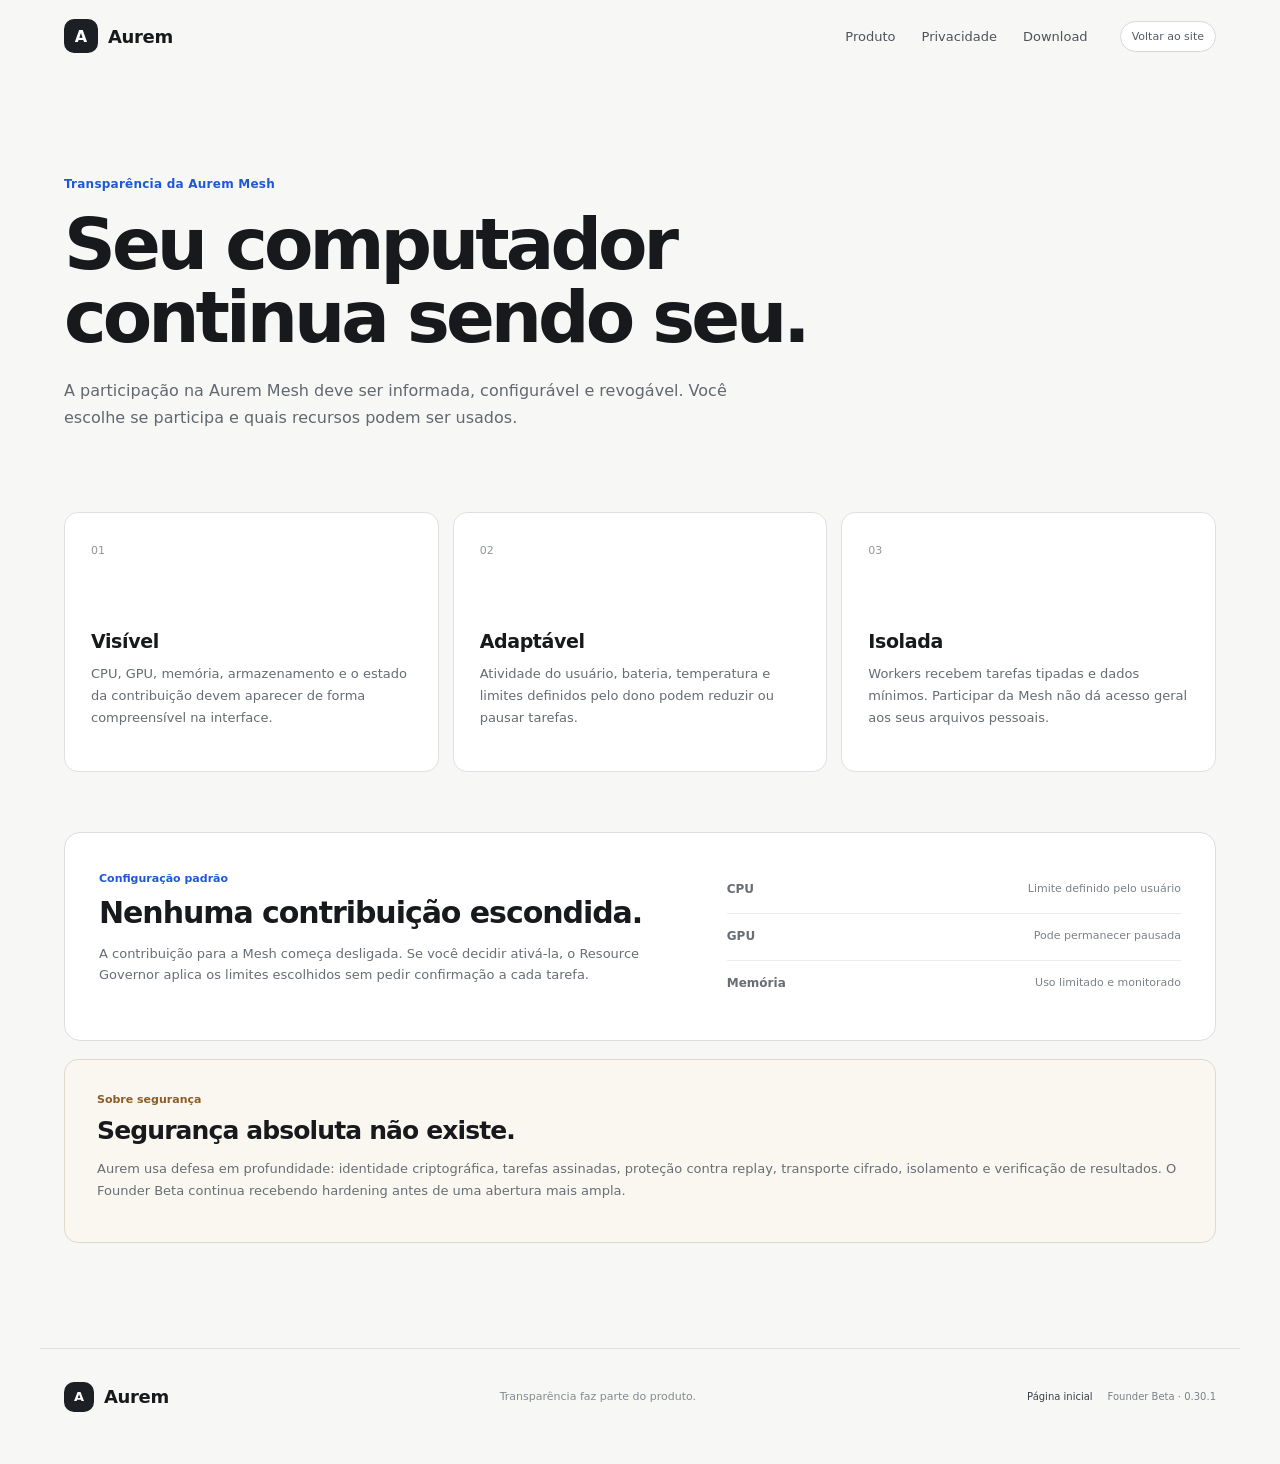
==== commit be51c07c: "release: publish Aurem 0.30.1" ====
--- a/transparency.html
+++ b/transparency.html
@@ -40,7 +40,7 @@
   <footer class="site-footer">
     <div class="brand footer-brand"><span class="brand-mark">A</span><span class="brand-name">Aurem</span></div>
     <p>Transparência faz parte do produto.</p>
-    <div><a href="./">Página inicial</a><span>Founder Beta · 0.30.0</span></div>
+    <div><a href="./">Página inicial</a><span>Founder Beta · 0.30.1</span></div>
   </footer>
 </body>
 </html>
